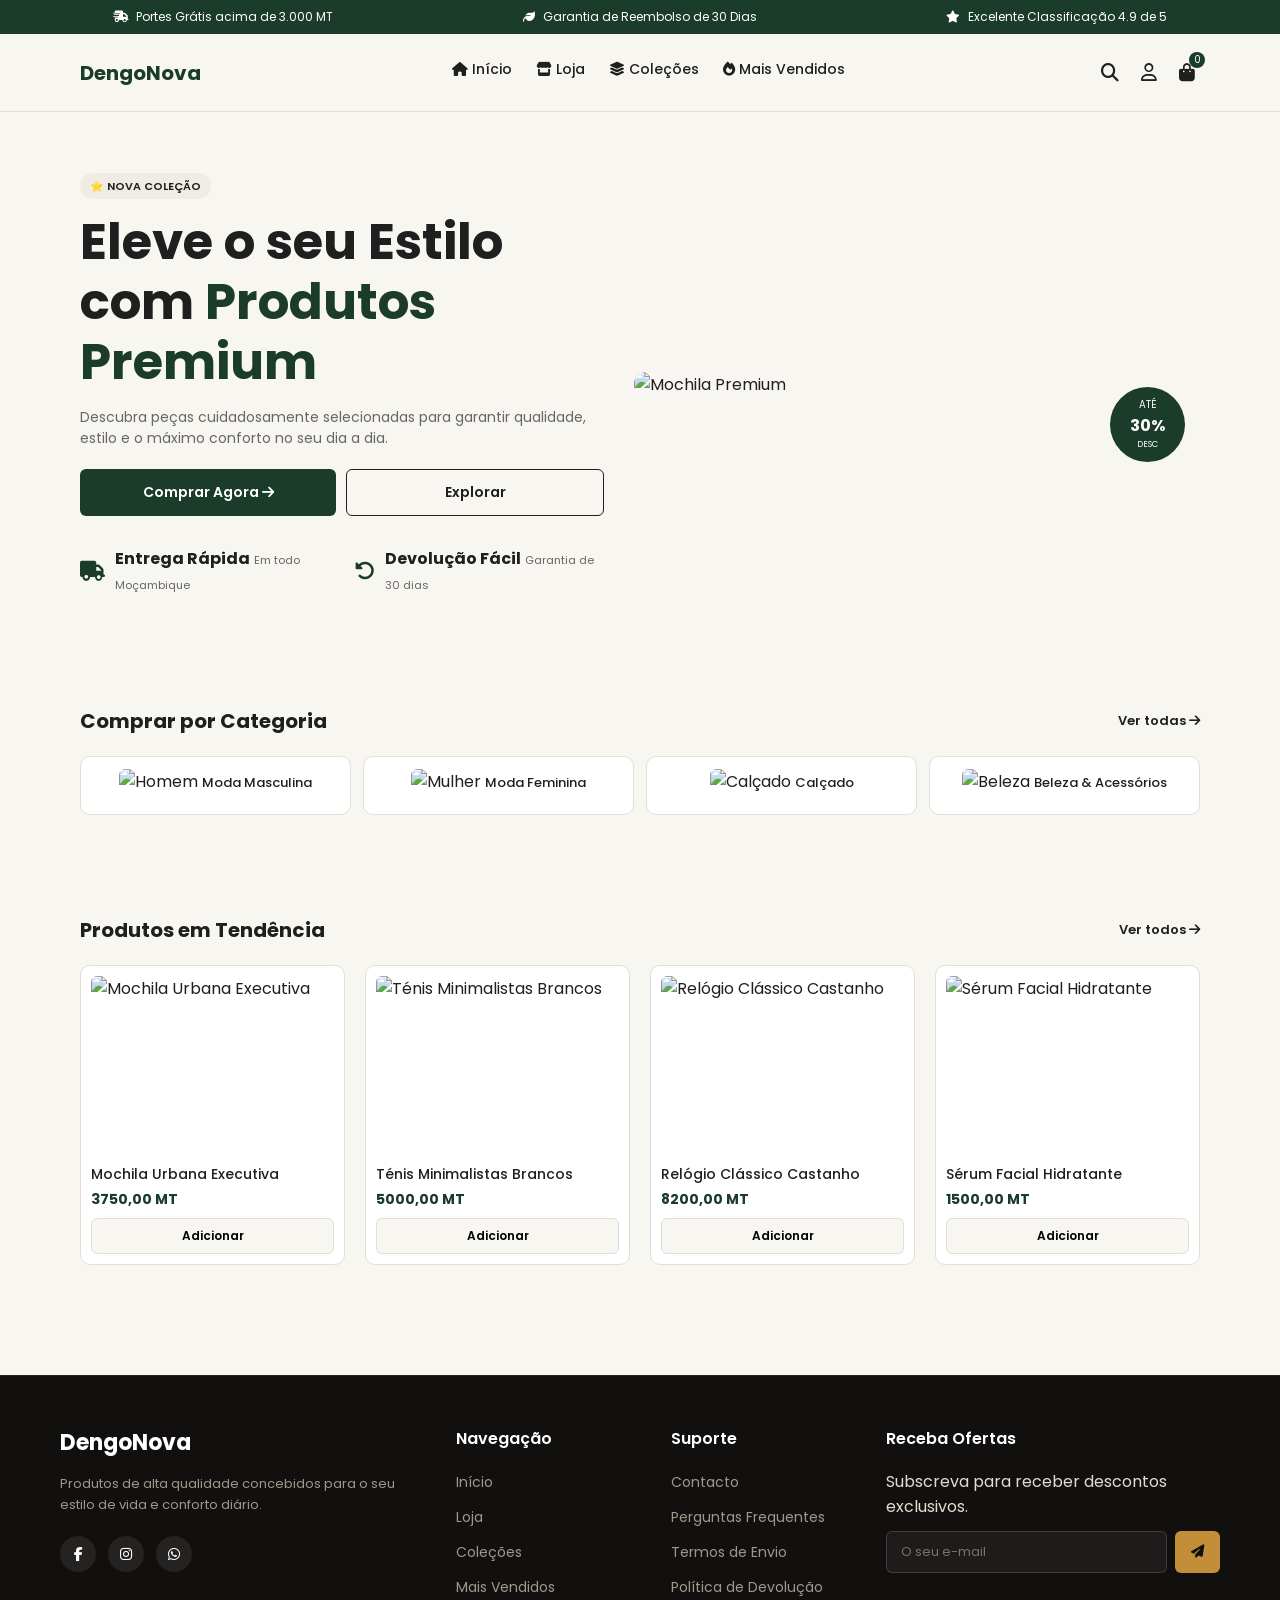
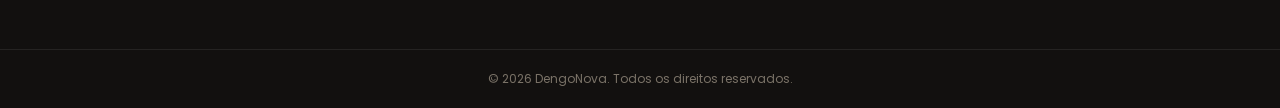
==== index.html @ 981b64b5 "Add files via upload" ====
<!DOCTYPE html>
<html lang="pt">
<head>
    <meta charset="UTF-8">
    <meta name="viewport" content="width=device-width, initial-scale=1.0">
    <title>DengoNova — Loja Online</title>
    <!-- Google Fonts -->
    <link rel="preconnect" href="https://fonts.googleapis.com">
    <link rel="preconnect" href="https://fonts.gstatic.com" crossorigin>
    <link href="https://fonts.googleapis.com/css2?family=Poppins:wght@300;400;500;600;700&display=swap" rel="stylesheet">
    <!-- FontAwesome Icons -->
    <link rel="stylesheet" href="https://cdnjs.cloudflare.com/ajax/libs/font-awesome/6.4.0/css/all.min.css">
    <!-- CSS Separado -->
    <link rel="stylesheet" href="style.css">
</head>
<body>

    <!-- Top Bar -->
    <div class="top-bar">
    <div class="top-slider" id="top-slider">
        <div class="top-slide-item active"><i class="fa-solid fa-truck-fast"></i> Portes Grátis acima de 3.000 MT</div>
        <div class="top-slide-item"><i class="fa-solid fa-leaf"></i> Garantia de Reembolso de 30 Dias</div>
        <div class="top-slide-item"><i class="fa-solid fa-star"></i> Excelente Classificação 4.9 de 5</div>
    </div>
</div>

    <!-- Header / Navbar -->
<header class="navbar">
    <div class="nav-left">
        <!-- 1. Adicionamos o botão de 3 barras (visível no telemóvel/tablet) -->
        <button class="icon-btn menu-toggle-btn" id="open-menu" aria-label="Abrir Menu">
            <i class="fa-solid fa-bars"></i>
        </button>
        <div class="logo">
            <!--<span class="logo-icon"><i class="fa-solid fa-bag-shopping"></i></span>-->
            <span class="logo-text">DengoNova</span>
        </div>
    </div>

    <!-- Links do menu horizontal para computador -->
    <nav class="nav-links">
        <a href="index.html" class="active"><i class="fa-solid fa-house"></i> Início</a>
        <a href="loja.html"><i class="fa-solid fa-store"></i> Loja</a>
        <a href="colecoes.html"><i class="fa-solid fa-layer-group"></i> Coleções</a>
        <a href="mais-vendidos.html"><i class="fa-solid fa-fire"></i> Mais Vendidos</a>
    </nav>

    <!-- Ícones da direita (Perfil e Carrinho agora sempre visíveis) -->
    <div class="nav-icons">
        <button class="icon-btn" aria-label="Pesquisar"><i class="fa-solid fa-magnifying-glass"></i></button>
        <button class="icon-btn" aria-label="Perfil"><i class="fa-regular fa-user"></i></button>
        <button class="icon-btn cart-btn" id="open-cart" aria-label="Carrinho">
            <i class="fa-solid fa-bag-shopping"></i>
            <span class="cart-count" id="cart-count">0</span>
        </button>
    </div>
</header>

<!-- ADICIONAR LOGO AINDA ABAIXO DO </header> -->
<div class="menu-overlay" id="menu-overlay"></div>
<aside class="mobile-menu-drawer" id="mobile-menu">
    <div class="mobile-menu-header">
        <div class="logo">
            <span class="logo-text">DengoNova</span>
        </div>
        <button class="icon-btn" id="close-menu" aria-label="Fechar Menu">
            <i class="fa-solid fa-xmark"></i>
        </button>
    </div>

    <nav class="mobile-nav-links">
        <a href="index.html" class="active"><i class="fa-solid fa-house"></i> Início</a>
        <a href="loja.html"><i class="fa-solid fa-store"></i> Loja</a>
        <a href="colecoes.html"><i class="fa-solid fa-layer-group"></i> Coleções</a>
        <a href="mais-vendidos.html"><i class="fa-solid fa-fire"></i> Mais Vendidos</a>
    </nav>
</aside>

    <!-- Hero Section -->
    <section class="hero-section reveal">
        <div class="hero-content">
            <span class="badge">⭐ NOVA COLEÇÃO</span>
            <h1>Eleve o seu Estilo com <span class="highlight">Produtos Premium</span></h1>
            <p>Descubra peças cuidadosamente selecionadas para garantir qualidade, estilo e o máximo conforto no seu dia a dia.</p>

            <div class="hero-buttons">
                <button class="btn btn-primary">Comprar Agora <i class="fa-solid fa-arrow-right"></i></button>
                <button class="btn btn-outline">Explorar</button>
            </div>

            <div class="hero-features">
                <div class="feature-item">
                    <i class="fa-solid fa-truck"></i>
                    <div>
                        <strong>Entrega Rápida</strong>
                        <small>Em todo Moçambique</small>
                    </div>
                </div>
                <div class="feature-item">
                    <i class="fa-solid fa-rotate-left"></i>
                    <div>
                        <strong>Devolução Fácil</strong>
                        <small>Garantia de 30 dias</small>
                    </div>
                </div>
            </div>
        </div>

        <div class="hero-image-wrapper">
            <img src="https://images.unsplash.com/photo-1553062407-98eeb64c6a62?auto=format&fit=crop&w=1000&q=80" alt="Mochila Premium" class="hero-img">
            <div class="discount-badge">
                <span>ATÉ</span>
                <strong>30%</strong>
                <small>DESC</small>
            </div>
        </div>
    </section>

    <!-- Categorias -->
    <section class="categories-section reveal">
        <div class="section-header">
            <h2>Comprar por Categoria</h2>
            <a href="colecoes.html" class="view-all">Ver todas <i class="fa-solid fa-arrow-right"></i></a>
        </div>

        <div class="categories-grid">
            <div class="category-card" data-category="Moda Masculina" onclick="window.location.href='index.html'">
                <img src="https://images.unsplash.com/photo-1617137984095-74e4e5e3613f?auto=format&fit=crop&w=300&q=80" alt="Homem">
                <span>Moda Masculina</span>
            </div>
            <div class="category-card" data-category="Moda Feminina" onclick="window.location.href='index.html'">
                <img src="https://images.unsplash.com/photo-1584917865442-de89df76afd3?auto=format&fit=crop&w=300&q=80" alt="Mulher">
                <span>Moda Feminina</span>
            </div>
            <div class="category-card" data-category="Calçado" onclick="window.location.href='index.html'">
                <img src="https://images.unsplash.com/photo-1549298916-b41d501d3772?auto=format&fit=crop&w=300&q=80" alt="Calçado">
                <span>Calçado</span>
            </div>
            <div class="category-card" data-category="Acessórios" onclick="window.location.href='index.html'">
                <img src="relogio.jpg" alt="Beleza">
                <span>Beleza & Acessórios</span>
            </div>
        </div>
    </section>

    <!-- Produtos em Tendência -->
    <section class="products-section reveal">
        <div class="section-header">
            <h2>Produtos em Tendência</h2>
            <a href="mais-vendidos.html" class="view-all">Ver todos <i class="fa-solid fa-arrow-right"></i></a>
        </div>

        <div class="products-grid" id="products-grid">
            <!-- Gerado via JavaScript -->
        </div>
    </section>

    <!-- Notificações Toast UX -->
    <div id="toast-container"></div>

    <!-- JS Separado -->
    <script src="script.js"></script>

    <!-- ADICIONAR NO INDEX.HTML ANTES DO SCRIPT.JS -->
<footer class="site-footer">
    <div class="footer-container">
        <!-- Coluna 1: Sobre a Loja -->
        <div class="footer-col">
            <div class="logo footer-logo">
                <span class="logo-text">DengoNova</span>
            </div>
            <p class="footer-description">
                Produtos de alta qualidade concebidos para o seu estilo de vida e conforto diário.
            </p>
            <div class="footer-socials">
                <a href="#" aria-label="Facebook"><i class="fa-brands fa-facebook-f"></i></a>
                <a href="#" aria-label="Instagram"><i class="fa-brands fa-instagram"></i></a>
                <a href="#" aria-label="WhatsApp"><i class="fa-brands fa-whatsapp"></i></a>
            </div>
        </div>

        <!-- Coluna 2: Links Rápidos -->
        <div class="footer-col">
            <h4>Navegação</h4>
            <ul>
                <li><a href="index.html">Início</a></li>
                <li><a href="loja.html">Loja</a></li>
                <li><a href="colecoes.html">Coleções</a></li>
                <li><a href="mais-vendidos.html">Mais Vendidos</a></li>
            </ul>
        </div>

        <!-- Coluna 3: Apoio ao Cliente -->
        <div class="footer-col">
            <h4>Suporte</h4>
            <ul>
                <li><a href="#">Contacto</a></li>
                <li><a href="#">Perguntas Frequentes</a></li>
                <li><a href="#">Termos de Envio</a></li>
                <li><a href="#">Política de Devolução</a></li>
            </ul>
        </div>

        <!-- Coluna 4: Newsletter -->
        <div class="footer-col">
            <h4>Receba Ofertas</h4>
            <p>Subscreva para receber descontos exclusivos.</p>
            <form class="newsletter-form" id="newsletter-form">
                <input type="email" placeholder="O seu e-mail" required>
                <button type="submit"><i class="fa-solid fa-paper-plane"></i></button>
            </form>
        </div>
    </div>

    <!-- Linha Inferior de Copyright -->
    <div class="footer-bottom">
        <p>&copy; 2026 DengoNova. Todos os direitos reservados.</p>
    </div>
</footer>
</body>
</html>
---- style.css ----
/* --- RESET E VARIÁVEIS --- */
* {
    margin: 0;
    padding: 0;
    box-sizing: border-box;
    font-family: 'Poppins', sans-serif;
}

:root {
    --bg-main: #F8F6F0;
    --bg-card: #FFFFFF;
    --primary-green: #1B3B2B;
    --text-dark: #1F1F1F;
    --text-muted: #666666;
    --border-color: #E2DFD7;
}

html {
    scroll-behavior: smooth;
}

body {
    background-color: var(--bg-main);
    color: var(--text-dark);
    overflow-x: hidden;
}

/* --- TOP BAR --- */
.top-bar {
    background-color: var(--primary-green);
    color: #ffffff;
    display: flex;
    justify-content: space-around;
    padding: 8px 15px;
    font-size: 12px;
    text-align: center;
}

/* --- NAVBAR --- */
.navbar {
    display: flex;
    justify-content: space-between;
    align-items: center;
    padding: 15px 20px;
    background-color: var(--bg-main);
    border-bottom: 1px solid var(--border-color);
    position: sticky;
    top: 0;
    z-index: 100;
}

.logo {
    display: flex;
    align-items: center;
    gap: 8px;
    font-size: 20px;
    font-weight: 700;
    color: var(--primary-green);
}

.nav-links {
    display: none; /* Oculto por defeito em mobile para UX limpa */
}

.nav-links a {
    text-decoration: none;
    color: var(--text-dark, #1F1F1F);
    margin: 0 12px;
    font-weight: 500;
    font-size: 14px;
    position: relative;
    padding-bottom: 6px;
}

.nav-links a::after {
    content: '';
    position: absolute;
    bottom: 0;
    left: 0;
    width: 0;                    /* Começa com largura zero (invisível) */
    height: 2px;                 /* Espessura da linha */
    background-color: var(--primary-green, #1B3B2B);
    transition: width 0.3s cubic-bezier(0.16, 1, 0.3, 1); /* Animação suave a deslizar */

}

/* Quando passas o rato (hover), a linha desliza até 100% da largura */
.nav-links a:hover::after {
    width: 100%;
}

/* Quando o link for a página ATIVA, a linha fica fixa a 100% */
.nav-links a.active::after {
    width: 100%;
}

/* Mantém a cor do texto verde na página ativa */
.nav-links a.active {
    color: var(--primary-green, #1B3B2B);
}

.nav-links a.active {
    color: var(--primary-green);
    border-bottom: 2px solid var(--primary-green);
    padding-bottom: 2px;
}

.nav-icons {
    display: flex;
    gap: 12px;
}

.icon-btn {
    background: none;
    border: none;
    font-size: 18px;
    cursor: pointer;
    position: relative;
    color: var(--text-dark);
    padding: 5px;
}

.cart-count {
    position: absolute;
    top: -2px;
    right: -5px;
    background-color: var(--primary-green);
    color: white;
    font-size: 10px;
    width: 16px;
    height: 16px;
    border-radius: 50%;
    display: flex;
    align-items: center;
    justify-content: center;
}

/* --- HERO SECTION --- */
.hero-section {
    display: flex;
    flex-direction: column-reverse;
    padding: 30px 20px;
    gap: 30px;
}

.badge {
    background-color: #EFECE4;
    padding: 5px 10px;
    border-radius: 20px;
    font-size: 11px;
    font-weight: 600;
}

.hero-content h1 {
    font-size: 32px;
    line-height: 1.2;
    margin: 15px 0;
}

.highlight {
    color: var(--primary-green);
}

.hero-content p {
    color: var(--text-muted);
    font-size: 14px;
    margin-bottom: 20px;
}

.hero-buttons {
    display: flex;
    gap: 10px;
    margin-bottom: 30px;
}

.btn {
    padding: 12px 20px;
    border-radius: 6px;
    font-weight: 600;
    cursor: pointer;
    border: none;
    font-size: 14px;
    flex: 1;
    text-align: center;
}

.btn-primary {
    background-color: var(--primary-green);
    color: white;
}

.btn-outline {
    background: transparent;
    border: 1px solid var(--text-dark);
    color: var(--text-dark);
}

.hero-features {
    display: flex;
    gap: 15px;
    justify-content: space-between;
}

.feature-item {
    display: flex;
    align-items: center;
    gap: 10px;
}

.feature-item i {
    font-size: 20px;
    color: var(--primary-green);
}

.feature-item small {
    font-size: 11px;
    color: var(--text-muted);
}

.hero-image-wrapper {
    position: relative;
    width: 100%;
}

.hero-img {
    width: 100%;
    height: 320px;
    border-radius: 12px;
    object-fit: cover;
}

.discount-badge {
    position: absolute;
    top: 15px;
    right: 15px;
    background-color: var(--primary-green);
    color: white;
    width: 75px;
    height: 75px;
    border-radius: 50%;
    display: flex;
    flex-direction: column;
    align-items: center;
    justify-content: center;
    text-align: center;
    font-size: 10px;
}

.discount-badge strong {
    font-size: 16px;
}

/* --- CATEGORIAS & PRODUTOS --- */
.categories-section, .products-section {
    padding: 30px 20px;
}

.section-header {
    display: flex;
    justify-content: space-between;
    align-items: center;
    margin-bottom: 20px;
}

.section-header h2 {
    font-size: 20px;
}

.view-all {
    color: var(--text-dark);
    text-decoration: none;
    font-weight: 600;
    font-size: 13px;
}

.categories-grid {
    display: grid;
    grid-template-columns: repeat(2, 1fr);
    gap: 12px;
}

.category-card {
    background-color: var(--bg-card);
    padding: 12px;
    border-radius: 10px;
    text-align: center;
    border: 1px solid var(--border-color);
}

.category-card img {
    width: 100%;
    height: 110px;
    object-fit: cover;
    border-radius: 6px;
    margin-bottom: 8px;
}

.category-card span {
    font-size: 13px;
    font-weight: 500;
}

.products-grid {
    display: grid;
    grid-template-columns: repeat(2, 1fr);
    gap: 12px;
}

.product-card {
    background-color: var(--bg-card);
    border-radius: 10px;
    padding: 10px;
    border: 1px solid var(--border-color);
    display: flex;
    flex-direction: column;
    justify-content: space-between;
}

.product-card img {
    width: 100%;
    height: 140px;
    object-fit: cover;
    border-radius: 6px;
}

.product-title {
    font-size: 13px;
    margin: 8px 0 4px;
    font-weight: 500;
}

.product-price {
    font-weight: 700;
    color: var(--primary-green);
    font-size: 14px;
    margin-bottom: 8px;
}

.add-cart-btn {
    width: 100%;
    padding: 8px;
    background-color: var(--bg-main);
    border: 1px solid var(--border-color);
    border-radius: 6px;
    cursor: pointer;
    font-weight: 600;
    font-size: 12px;
}

.add-cart-btn:hover {
    background-color: var(--primary-green);
    color: white;
}

/* --- ANIMAÇÕES E REVEAL (UI/UX) --- */
.reveal {
    opacity: 0;
    transform: translateY(25px);
    transition: opacity 0.6s cubic-bezier(0.16, 1, 0.3, 1), transform 0.6s cubic-bezier(0.16, 1, 0.3, 1);
}

.reveal.active {
    opacity: 1;
    transform: translateY(0);
}

/* Sistema de Toast Flutuante (UX) */
#toast-container {
    position: fixed;
    bottom: 20px;
    left: 20px;
    right: 20px;
    z-index: 1000;
    display: flex;
    flex-direction: column;
    gap: 10px;
    align-items: center;
}

.toast {
    background-color: var(--primary-green);
    color: #ffffff;
    padding: 12px 20px;
    border-radius: 8px;
    font-size: 13px;
    font-weight: 500;
    box-shadow: 0 10px 25px rgba(0,0,0,0.2);
    display: flex;
    align-items: center;
    gap: 10px;
    width: 100%;
    max-width: 350px;
    animation: slideUpToast 0.3s ease forwards;
}

@keyframes slideUpToast {
    from { opacity: 0; transform: translateY(20px); }
    to { opacity: 1; transform: translateY(0); }
}

.hide-mobile { display: none; }

/* ==========================================================
   MEDIA QUERIES PARA TABLET & DESKTOP (Responsividade Avançada)
   ========================================================== */

/* Tablets (≥ 768px) */
@media (min-width: 768px) {
    .hide-mobile { display: block; }
    .navbar { padding: 20px 40px; }
    .nav-links { display: flex; }
    
    .hero-section {
        flex-direction: row;
        padding: 50px 40px;
        align-items: center;
    }
    
    .hero-content h1 { font-size: 42px; }
    .hero-img { height: 400px; }
    
    .categories-grid { grid-template-columns: repeat(4, 1fr); }
    .products-grid { grid-template-columns: repeat(4, 1fr); gap: 20px; }
    
    .category-card img { height: 140px; }
    .product-card img { height: 180px; }
    .product-title { font-size: 14px; }
    
    .categories-section, .products-section { padding: 40px; }
    
    #toast-container {
        left: auto;
        right: 30px;
        bottom: 30px;
        align-items: flex-end;
    }
}

/* Desktops (≥ 1024px) */
@media (min-width: 1024px) {
    .navbar { padding: 20px 80px; }
    .hero-section { padding: 60px 80px; }
    .categories-section, .products-section { padding: 50px 80px; }
    .hero-content h1 { font-size: 50px; }
}

/* ADICIONAR NO FINAL DO TEU STYLE.CSS */

/* --- FOOTER ESCURO --- */
.site-footer {
    background-color: #12100F; /* Tom preto/café espresso profundo */
    color: #E4DCCF;            /* Texto creme/claro para alto contraste */
    padding-top: 50px;
    margin-top: 60px;
    border-top: 1px solid rgba(255, 255, 255, 0.08);
}

.footer-container {
    max-width: 1200px;
    margin: 0 auto;
    padding: 0 20px 40px 20px;
    display: grid;
    grid-template-columns: 1fr; /* Em telemóveis: 1 coluna empilhada */
    gap: 35px;
}

.footer-logo {
    color: #FFFFFF !important;
    font-size: 22px;
    margin-bottom: 15px;
}

.footer-description {
    font-size: 13px;
    color: #A0988C;
    line-height: 1.6;
    margin-bottom: 20px;
}

.footer-socials {
    display: flex;
    gap: 12px;
}

.footer-socials a {
    width: 36px;
    height: 36px;
    border-radius: 50%;
    background-color: rgba(255, 255, 255, 0.08);
    color: #FFFFFF;
    display: flex;
    align-items: center;
    justify-content: center;
    text-decoration: none;
    font-size: 14px;
    transition: all 0.3s ease;
}

.footer-socials a:hover {
    background-color: #C28E38; /* Detalhe em bronze no hover */
    transform: translateY(-3px);
}

.footer-col h4 {
    color: #FFFFFF;
    font-size: 16px;
    margin-bottom: 18px;
    font-weight: 600;
}

.footer-col ul {
    list-style: none;
    padding: 0;
}

.footer-col ul li {
    margin-bottom: 10px;
}

.footer-col ul li a {
    color: #A0988C;
    text-decoration: none;
    font-size: 14px;
    transition: color 0.2s ease;
}

.footer-col ul li a:hover {
    color: #FFFFFF;
}

/* Formulário de Newsletter */
.newsletter-form {
    display: flex;
    gap: 8px;
    margin-top: 12px;
}

.newsletter-form input {
    flex: 1;
    padding: 10px 14px;
    border-radius: 6px;
    border: 1px solid rgba(255, 255, 255, 0.15);
    background-color: rgba(255, 255, 255, 0.05);
    color: #FFFFFF;
    font-size: 13px;
    outline: none;
}

.newsletter-form input::placeholder {
    color: #7A7267;
}

.newsletter-form button {
    padding: 10px 16px;
    border-radius: 6px;
    border: none;
    background-color: #C28E38; /* Botão em contraste bronze */
    color: #12100F;
    font-weight: 600;
    cursor: pointer;
    transition: background-color 0.2s ease;
}

.newsletter-form button:hover {
    background-color: #D9A043;
}

/* Direitos de Autor */
.footer-bottom {
    border-top: 1px solid rgba(255, 255, 255, 0.08);
    padding: 20px;
    text-align: center;
    font-size: 12px;
    color: #7A7267;
}

/* --- RESPONSIVIDADE DO FOOTER (Tablets e Desktop) --- */
@media (min-width: 640px) {
    .footer-container {
        grid-template-columns: repeat(2, 1fr); /* Tablet: 2 colunas */
    }
}

@media (min-width: 1024px) {
    .footer-container {
        grid-template-columns: 2fr 1fr 1fr 1.5fr; /* Desktop: 4 colunas equilibradas */
    }
}

/* ADICIONAR NO FINAL DO TEU STYLE.CSS */
.nav-left {
    display: flex;
    align-items: center;
    gap: 12px;
}

.menu-toggle-btn {
    display: flex;
    font-size: 20px;
}

/* Fundo escuro transparente quando o menu abre */
.menu-overlay {
    position: fixed;
    top: 0;
    left: 0;
    width: 100%;
    height: 100%;
    background: rgba(0, 0, 0, 0.5);
    z-index: 200;
    opacity: 0;
    visibility: hidden;
    transition: all 0.3s ease;
}

.menu-overlay.active {
    opacity: 1;
    visibility: visible;
}

/* Gaveta lateral que desliza da esquerda */
.mobile-menu-drawer {
    position: fixed;
    top: 0;
    left: -100%; /* Começa fora do ecrã */
    width: 80%;
    max-width: 300px;
    height: 100%;
    background-color: var(--bg-main, #F8F6F0);
    z-index: 201;
    padding: 20px;
    box-shadow: 10px 0 30px rgba(0,0,0,0.15);
    transition: left 0.35s ease;
}

.mobile-menu-drawer.active {
    left: 0; /* Desliza para dentro do ecrã */
}

.mobile-menu-header {
    display: flex;
    justify-content: space-between;
    align-items: center;
    margin-bottom: 30px;
}

.mobile-nav-links {
    display: flex;
    flex-direction: column;
    gap: 15px;
}

.mobile-nav-links a {
    text-decoration: none;
    color: var(--text-dark, #1F1F1F);
    font-size: 16px;
    font-weight: 500;
    display: flex;
    align-items: center;
    gap: 10px;
}

@media (min-width: 1200px) {
    .menu-toggle-btn {
        display: none; /* Esconde as 3 barras no computador */
    }
    .nav-links {
        display: flex; /* Mostra os links na horizontal */
    }
}

/* Slide do top-bar */

.top-bar {
    background-color: var(--primary-green, #1B3B2B);
    color: #ffffff;
    padding: 8px 15px;
    font-size: 12px;
    text-align: center;
    overflow: hidden;
    position: relative;
    height: 32px; /* Altura fixa para conter o texto em movimento */
    display: flex;
    align-items: center;
    justify-content: center;
}

.top-slider {
    position: relative;
    width: 100%;
    height: 100%;
    display: flex;
    align-items: center;
    justify-content: center;
}

.top-slide-item {
    position: absolute;
    width: 100%;
    opacity: 0;
    transform: translateY(10px);
    transition: opacity 0.4s ease, transform 0.4s ease;
    display: flex;
    align-items: center;
    justify-content: center;
    gap: 8px;
    pointer-events: none;
}

.top-slide-item.active {
    opacity: 1;
    transform: translateY(0);
    pointer-events: auto;
}

/* Em computadores (Desktop ≥ 1024px): Desativamos o slider e mostramos tudo lado a lado */
@media (min-width: 1024px) {
    .top-bar {
        height: auto;
        justify-content: space-around;
    }

    .top-slider {
        display: contents; /* Anula o comportamento de slider no PC */
    }

    .top-slide-item {
        position: static;
        opacity: 1 !important;
        transform: none !important;
    }
}

/* 1. Transição suave geral para elementos interactivos */
a, button, input, .product-card, .category-card {
    transition: all 0.25s cubic-bezier(0.16, 1, 0.3, 1);
}

/* 2. Efeito de elevação (Hover) elegante nos Cartões de Produtos */
.product-card:hover {
    transform: translateY(-4px);
    box-shadow: 0 10px 25px rgba(18, 16, 15, 0.08);
    border-color: #C28E38; /* Detalhe em Bronze subtil no hover */
}

/* 3. Efeito de Zoom subtil nas imagens ao passar o rato */
.product-card img, .category-card img, .hero-img, .collection-banner-card img {
    transition: transform 0.4s ease;
}

.product-card:hover img, .category-card:hover img, .collection-banner-card:hover img {
    transform: scale(1.03);
}

/* 4. Acabamento visual para os Botões Principais */
.btn-primary:hover {
    background-color: #2B543F; /* Tom de verde ligeiramente mais claro no hover */
    box-shadow: 0 4px 12px rgba(27, 59, 43, 0.2);
}

.btn-outline:hover {
    background-color: var(--text-dark, #1F1F1F);
    color: #FFFFFF;
}

/* 5. Scrollbar personalizada (Estética moderna) */
::-webkit-scrollbar {
    width: 8px;
    height: 8px;
}

::-webkit-scrollbar-track {
    background: #F8F6F0;
}

::-webkit-scrollbar-thumb {
    background: #D2C9B9;
    border-radius: 4px;
}

::-webkit-scrollbar-thumb:hover {
    background: #C28E38; /* Bronze no hover da barra de scroll */
}

/* 6. Foco acessível para navegação por teclado (UX Pro) */
a:focus-visible, button:focus-visible, input:focus-visible {
    outline: 2px solid #C28E38;
    outline-offset: 2px;
}

/* ==========================================================
   CSS ESPECÍFICO PARA A PÁGINA DA LOJA (loja.html)
   ========================================================== */

/* 1. Contentor Principal da Loja */
.page-content {
    max-width: 1200px;
    margin: 0 auto;
    padding: 40px 20px;
}

/* 2. Cabeçalho da Loja (Título e Descrição) */
.catalog-header {
    margin-bottom: 25px;
    border-bottom: 1px solid var(--border-color, #E2DFD7);
    padding-bottom: 15px;
}

.catalog-header h1 {
    font-size: 28px;
    font-weight: 700;
    color: var(--primary-green, #1B3B2B);
    margin-bottom: 6px;
    letter-spacing: -0.5px;
}

.catalog-header p {
    color: var(--text-muted, #666666);
    font-size: 14px;
}

/* 3. Barra de Categorias e Filtros da Loja */
.filter-bar {
    display: flex;
    gap: 10px;
    margin-bottom: 35px;
    overflow-x: auto;
    padding-bottom: 8px;
    scrollbar-width: thin;
}

.filter-btn {
    padding: 8px 18px;
    border-radius: 20px;
    border: 1px solid var(--border-color, #E2DFD7);
    background-color: var(--bg-card, #FFFFFF);
    color: var(--text-dark, #1F1F1F);
    cursor: pointer;
    font-size: 13px;
    font-weight: 500;
    white-space: nowrap;
    transition: all 0.25s ease;
}

.filter-btn:hover {
    border-color: var(--primary-green, #1B3B2B);
    color: var(--primary-green, #1B3B2B);
}

.filter-btn.active {
    background-color: var(--primary-green, #1B3B2B);
    color: #FFFFFF;
    border-color: var(--primary-green, #1B3B2B);
    box-shadow: 0 4px 12px rgba(27, 59, 43, 0.15);
}

/* 4. Grelha de Produtos Específica para a Loja */
#shop-grid {
    display: grid;
    grid-template-columns: repeat(2, 1fr);
    gap: 16px;
}

@media (min-width: 768px) {
    #shop-grid {
        grid-template-columns: repeat(3, 1fr); /* 3 colunas em tablets para melhor proporção */
        gap: 20px;
    }
}

@media (min-width: 1024px) {
    #shop-grid {
        grid-template-columns: repeat(4, 1fr); /* 4 colunas em desktops */
        gap: 24px;
    }
}

/* ==========================================================
   CSS ESPECÍFICO PARA A PÁGINA DE COLEÇÕES (colecoes.html)
   ========================================================== */

/* 1. Grelha de Banners de Coleções */
.collections-banner-grid {
    display: grid;
    grid-template-columns: 1fr; /* Em telemóveis: 1 coluna empilhada */
    gap: 24px;
    margin-top: 20px;
}

/* 2. Cartão de Banner Individual */
.collection-banner-card {
    position: relative;
    border-radius: 12px;
    overflow: hidden;
    height: 280px;
    box-shadow: 0 4px 15px rgba(18, 16, 15, 0.08);
    border: 1px solid var(--border-color, #E2DFD7);
    background-color: #12100F;
}

/* 3. Imagem de Fundo do Banner */
.collection-banner-card img {
    width: 100%;
    height: 100%;
    object-fit: cover;
    transition: transform 0.5s cubic-bezier(0.16, 1, 0.3, 1);
    opacity: 0.85; /* Leve escurecimento para destacar o texto */
}

/* Efeito de Zoom sofisticado ao passar o rato */
.collection-banner-card:hover img {
    transform: scale(1.05);
    opacity: 0.95;
}

/* 4. Caixa de Conteúdo Sobreposta */
.banner-content {
    position: absolute;
    bottom: 0;
    left: 0;
    width: 100%;
    padding: 24px;
    background: linear-gradient(to top, rgba(18, 16, 15, 0.9) 0%, rgba(18, 16, 15, 0.4) 60%, transparent 100%);
    color: #FFFFFF;
    display: flex;
    flex-direction: column;
    justify-content: flex-end;
}

/* 5. Categoria/Tag Superior (Ex: "Moda Masculina") */
.banner-content span {
    font-size: 11px;
    text-transform: uppercase;
    letter-spacing: 1.5px;
    color: #C28E38; /* Detalhe elegante em Bronze */
    font-weight: 600;
    margin-bottom: 6px;
}

/* 6. Título da Coleção */
.banner-content h3 {
    font-size: 22px;
    font-weight: 700;
    margin: 0 0 12px 0;
    color: #FFFFFF;
    letter-spacing: -0.3px;
}

/* 7. Botão / Link de Ação dentro do Banner */
.btn-banner {
    color: #FFFFFF;
    text-decoration: none;
    font-size: 13px;
    font-weight: 600;
    display: inline-flex;
    align-items: center;
    gap: 8px;
    width: fit-content;
    transition: color 0.2s ease, gap 0.2s ease;
}

.btn-banner i {
    font-size: 11px;
    transition: transform 0.2s ease;
}

/* Animação suave da setinha ao passar o rato */
.btn-banner:hover {
    color: #C28E38;
}

.btn-banner:hover i {
    transform: translateX(4px);
}

/* ==========================================================
   BREAKPOINTS RESPONSIVOS PARA COLEÇÕES
   ========================================================== */

/* Em Tablets e Desktops (≥ 768px): Coloca os banners lado a lado */
@media (min-width: 768px) {
    .collections-banner-grid {
        grid-template-columns: repeat(2, 1fr); /* 2 colunas equilibradas */
        gap: 30px;
    }
    
    .collection-banner-card {
        height: 340px; /* Banners mais imponentes em telas maiores */
    }
}
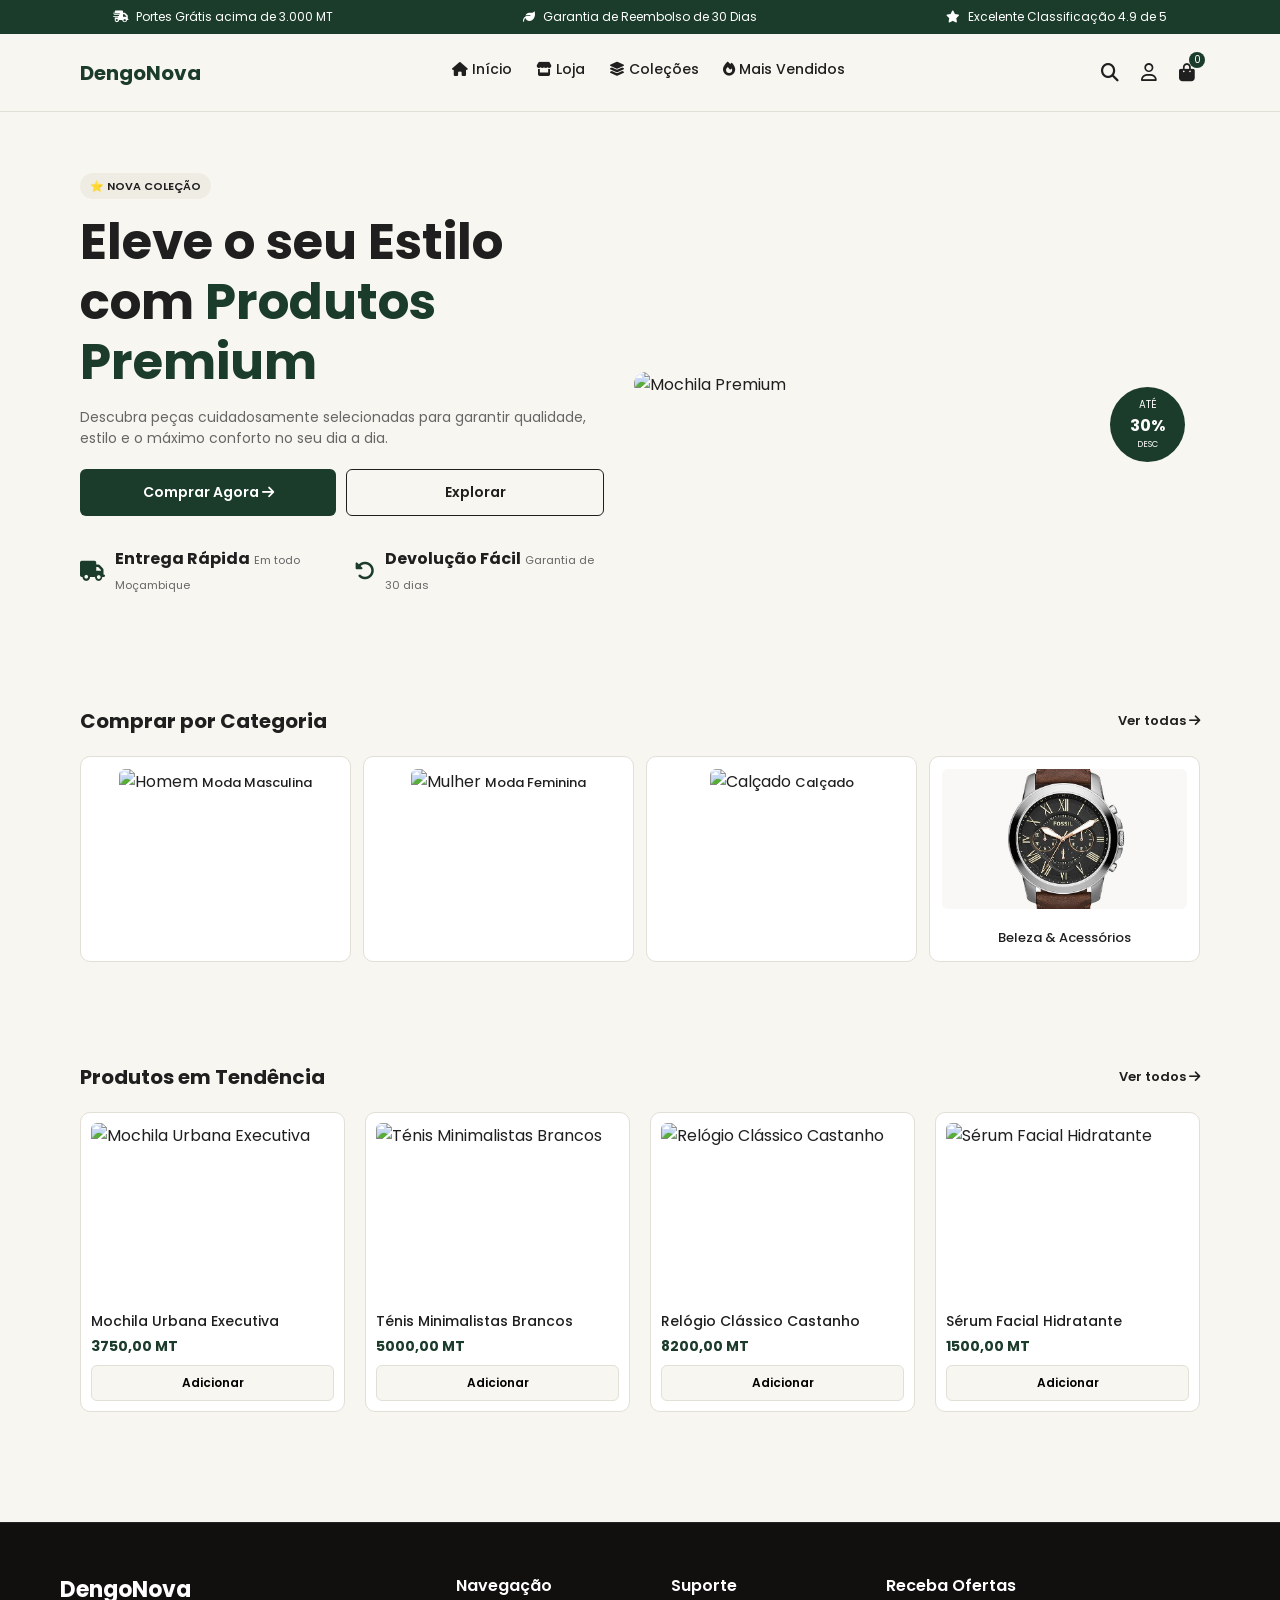
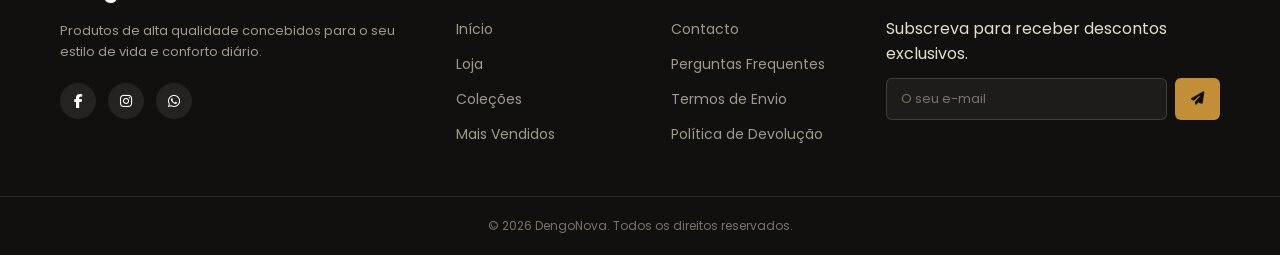
==== commit 91eeb0ed: "Update index.html" ====
--- a/index.html
+++ b/index.html
@@ -137,7 +137,7 @@
                 <span>Calçado</span>
             </div>
             <div class="category-card" data-category="Acessórios" onclick="window.location.href='index.html'">
-                <img src="relogio.jpg" alt="Beleza">
+                <img src="assets/relogio.jpg" alt="Beleza">
                 <span>Beleza & Acessórios</span>
             </div>
         </div>
